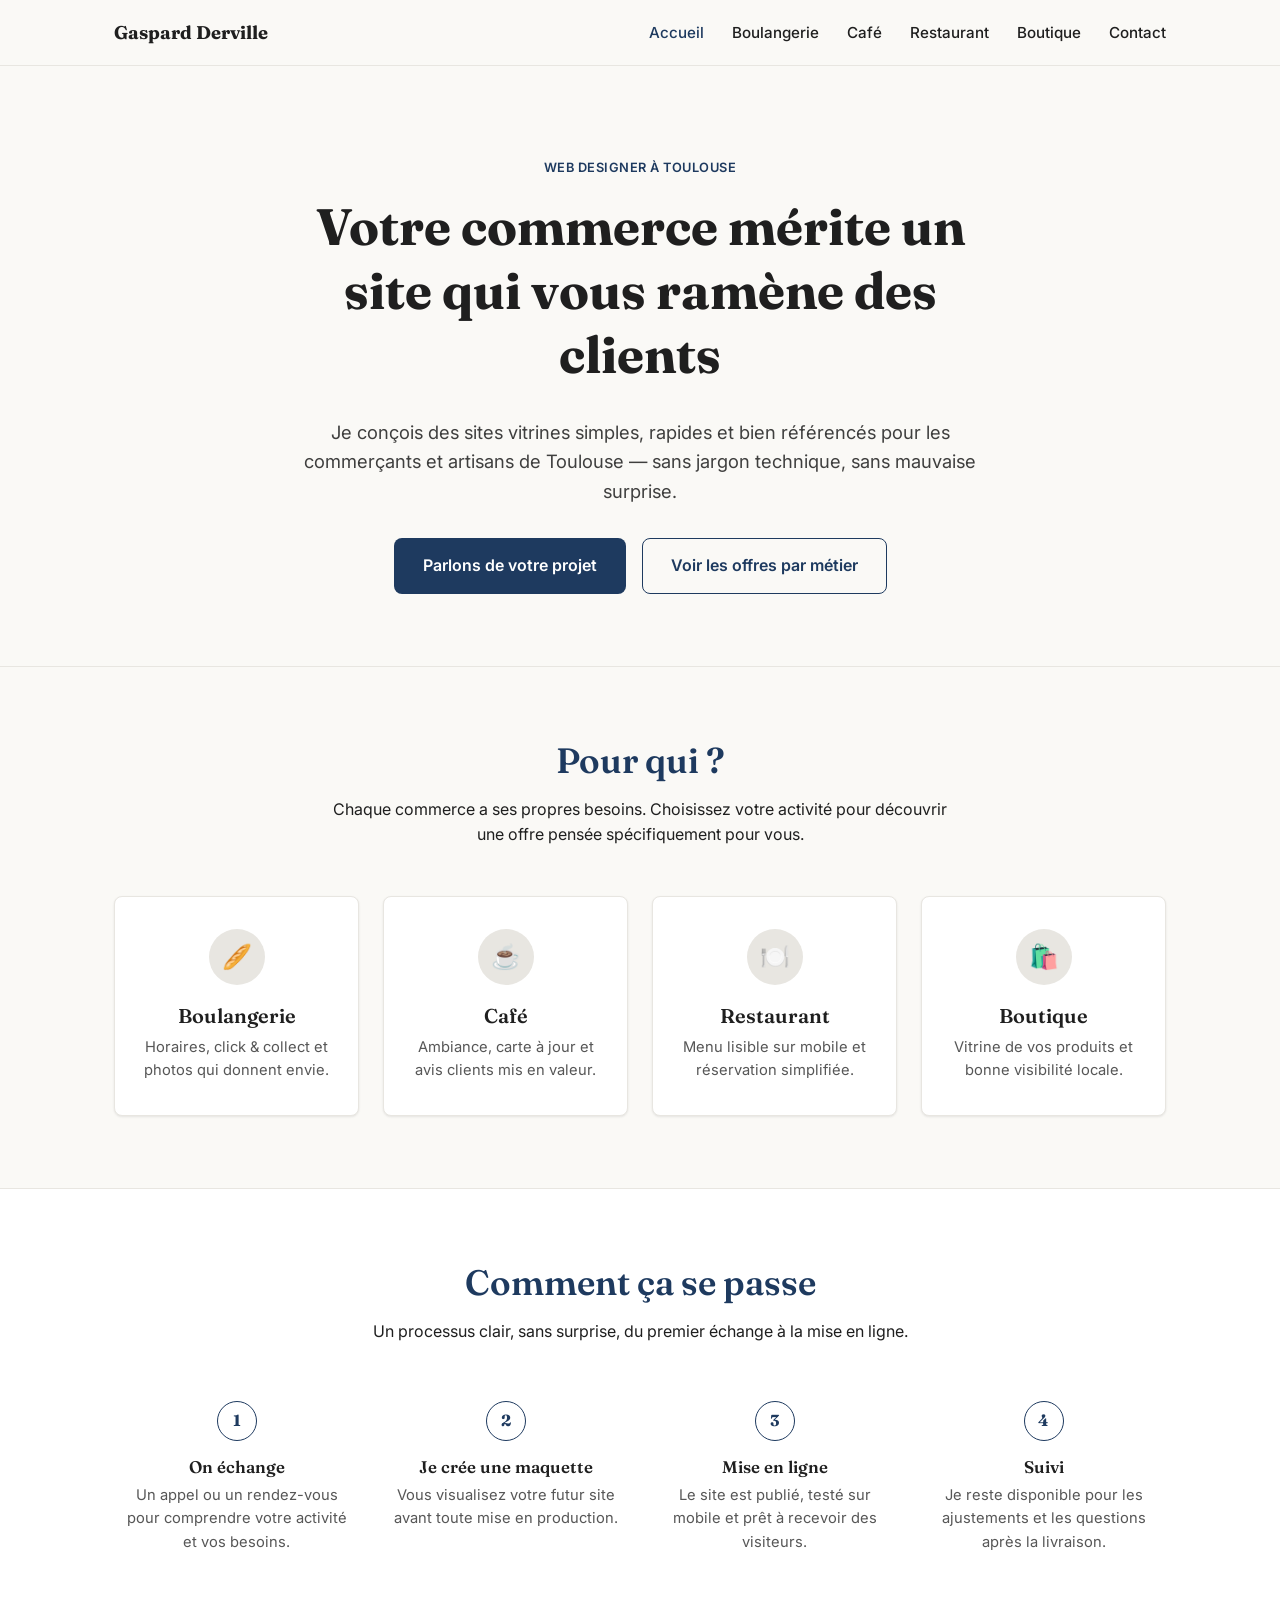
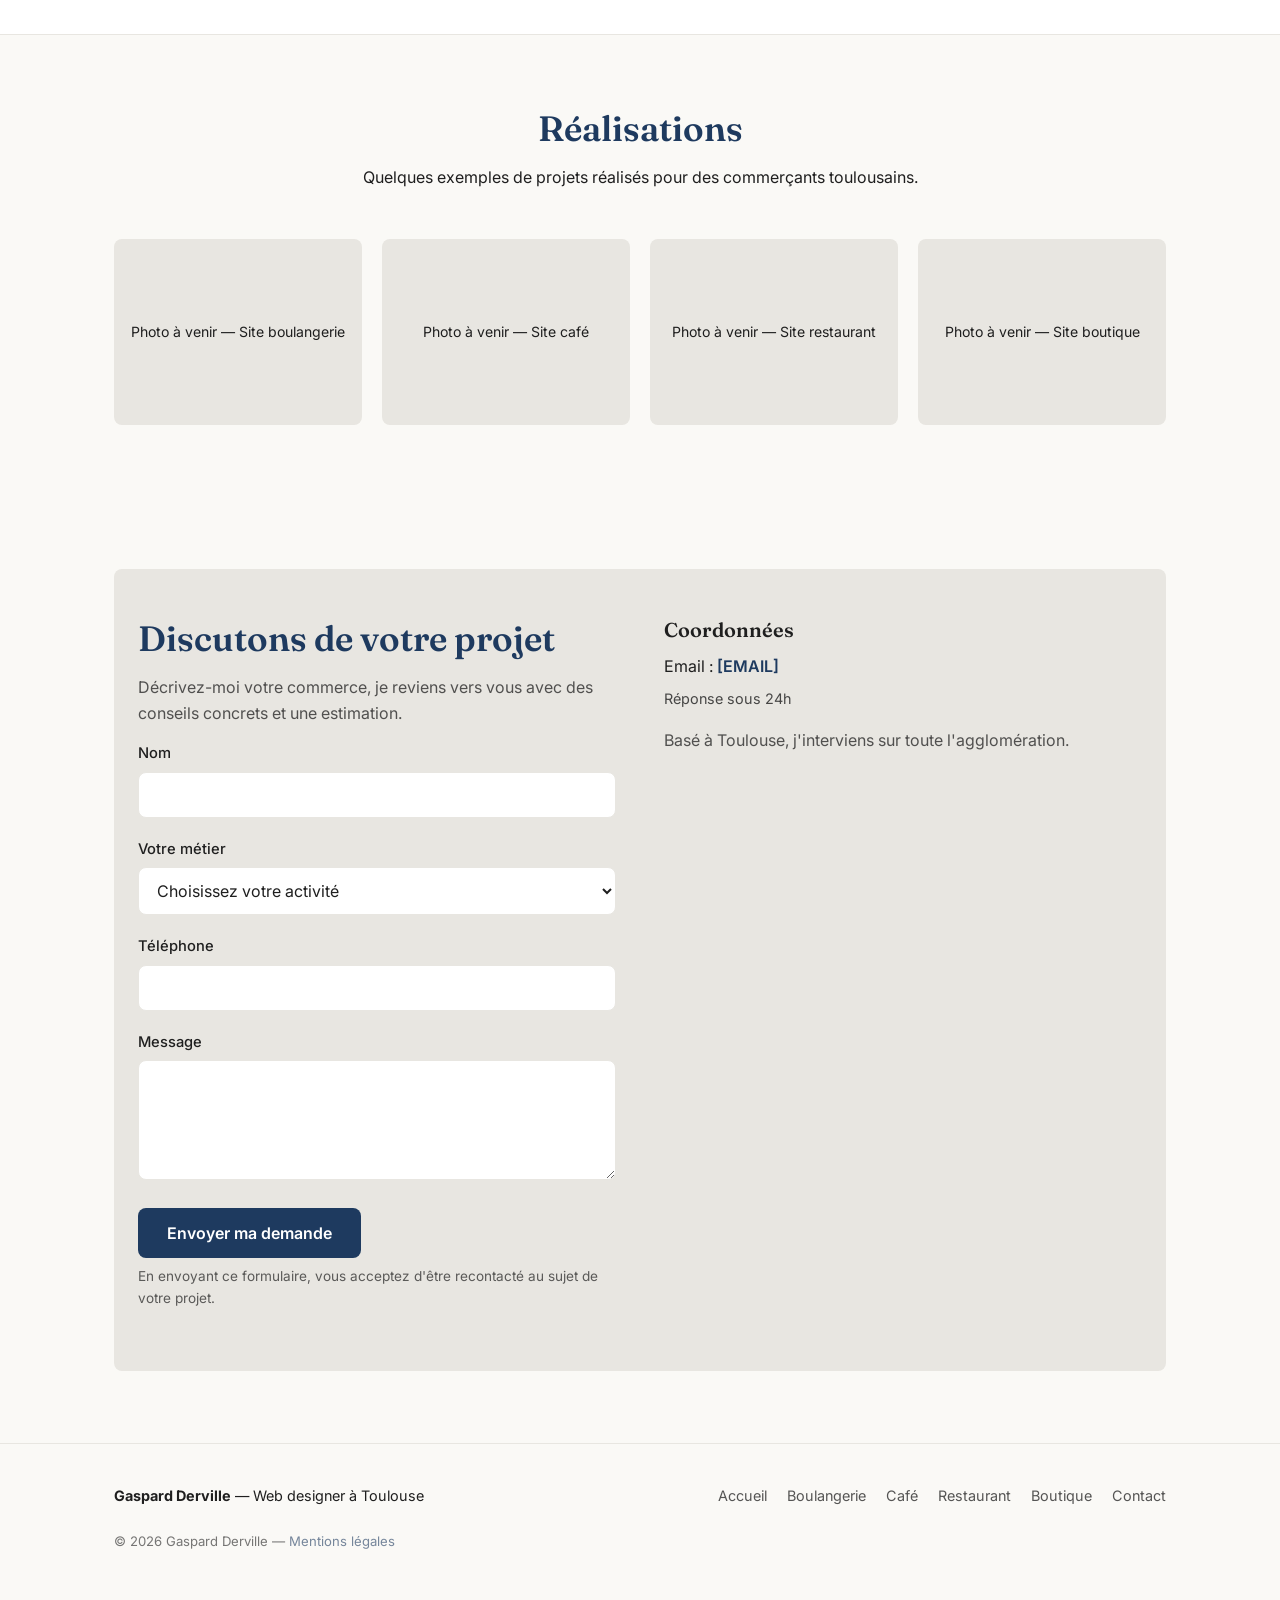
==== gaspard-derville-portfolio/index.html @ c375423e "Add Gaspard Derville web design portfolio site New static site in gaspard-derville-portfolio/: homep" ====
<!DOCTYPE html>
<html lang="fr">
<head>
  <meta charset="UTF-8">
  <meta name="viewport" content="width=device-width, initial-scale=1.0">
  <title>Création de sites web à Toulouse pour commerces de proximité | Gaspard Derville</title>
  <meta name="description" content="Web designer indépendant à Toulouse, je crée des sites vitrines pour boulangeries, cafés, restaurants et boutiques qui ramènent de vrais clients.">
  <link rel="canonical" href="https://www.gaspardderville-webdesign.fr/">

  <!-- Open Graph -->
  <meta property="og:type" content="website">
  <meta property="og:title" content="Création de sites web à Toulouse pour commerces de proximité | Gaspard Derville">
  <meta property="og:description" content="Web designer indépendant à Toulouse, je crée des sites vitrines pour boulangeries, cafés, restaurants et boutiques qui ramènent de vrais clients.">
  <meta property="og:url" content="https://www.gaspardderville-webdesign.fr/">
  <meta property="og:locale" content="fr_FR">

  <!-- À personnaliser : ajouter un favicon.ico dans ce dossier puis décommenter -->
  <!-- <link rel="icon" href="favicon.ico"> -->

  <!-- Google Fonts : Fraunces (titres) + Inter (texte) -->
  <link rel="preconnect" href="https://fonts.googleapis.com">
  <link rel="preconnect" href="https://fonts.gstatic.com" crossorigin>
  <link href="https://fonts.googleapis.com/css2?family=Fraunces:wght@500;600;700&family=Inter:wght@400;500;600;700&display=swap" rel="stylesheet">

  <link rel="stylesheet" href="styles.css">

  <!-- Données structurées : à personnaliser (nom, téléphone, email, réseaux sociaux) -->
  <script type="application/ld+json">
  {
    "@context": "https://schema.org",
    "@type": "ProfessionalService",
    "name": "Gaspard Derville — Web designer",
    "description": "Création de sites web sur mesure pour commerces de proximité à Toulouse : boulangeries, cafés, restaurants et boutiques.",
    "areaServed": {
      "@type": "City",
      "name": "Toulouse"
    },
    "address": {
      "@type": "PostalAddress",
      "addressLocality": "Toulouse",
      "addressCountry": "FR"
    },
    "url": "https://www.gaspardderville-webdesign.fr/",
    "priceRange": "€€"
  }
  </script>
</head>
<body>

  <header class="site-header">
    <nav class="nav">
      <a href="index.html" class="nav-logo">Gaspard Derville</a>
      <button class="nav-toggle" aria-label="Ouvrir le menu" aria-expanded="false">
        <span class="nav-toggle-bar"></span>
        <span class="nav-toggle-bar"></span>
        <span class="nav-toggle-bar"></span>
      </button>
      <ul class="nav-links">
        <li><a href="index.html" class="is-active">Accueil</a></li>
        <li><a href="site-web-boulangerie-toulouse.html">Boulangerie</a></li>
        <li><a href="site-web-cafe-toulouse.html">Café</a></li>
        <li><a href="site-web-restaurant-toulouse.html">Restaurant</a></li>
        <li><a href="site-web-boutique-toulouse.html">Boutique</a></li>
        <li><a href="#contact">Contact</a></li>
      </ul>
    </nav>
  </header>

  <main>

    <!-- Hero -->
    <section class="hero">
      <div class="container">
        <span class="hero-eyebrow">Web designer à Toulouse</span>
        <h1>Votre commerce mérite un site qui vous ramène des clients</h1>
        <p class="hero-subtitle">Je conçois des sites vitrines simples, rapides et bien référencés pour les commerçants et artisans de Toulouse — sans jargon technique, sans mauvaise surprise.</p>
        <div class="hero-actions">
          <a href="#contact" class="btn btn-primary">Parlons de votre projet</a>
          <a href="#pour-qui" class="btn btn-secondary">Voir les offres par métier</a>
        </div>
      </div>
    </section>

    <!-- Pour qui ? -->
    <section id="pour-qui">
      <div class="container">
        <h2 class="section-title fade-in">Pour qui ?</h2>
        <p class="section-intro fade-in">Chaque commerce a ses propres besoins. Choisissez votre activité pour découvrir une offre pensée spécifiquement pour vous.</p>

        <div class="card-grid">
          <a href="site-web-boulangerie-toulouse.html" class="metier-card fade-in">
            <span class="metier-card-icon" aria-hidden="true">🥖</span>
            <h3>Boulangerie</h3>
            <p>Horaires, click &amp; collect et photos qui donnent envie.</p>
          </a>
          <a href="site-web-cafe-toulouse.html" class="metier-card fade-in">
            <span class="metier-card-icon" aria-hidden="true">☕</span>
            <h3>Café</h3>
            <p>Ambiance, carte à jour et avis clients mis en valeur.</p>
          </a>
          <a href="site-web-restaurant-toulouse.html" class="metier-card fade-in">
            <span class="metier-card-icon" aria-hidden="true">🍽️</span>
            <h3>Restaurant</h3>
            <p>Menu lisible sur mobile et réservation simplifiée.</p>
          </a>
          <a href="site-web-boutique-toulouse.html" class="metier-card fade-in">
            <span class="metier-card-icon" aria-hidden="true">🛍️</span>
            <h3>Boutique</h3>
            <p>Vitrine de vos produits et bonne visibilité locale.</p>
          </a>
        </div>
      </div>
    </section>

    <!-- Comment ça se passe -->
    <section class="section-alt">
      <div class="container">
        <h2 class="section-title fade-in">Comment ça se passe</h2>
        <p class="section-intro fade-in">Un processus clair, sans surprise, du premier échange à la mise en ligne.</p>

        <div class="steps">
          <div class="step fade-in">
            <span class="step-number">1</span>
            <h3>On échange</h3>
            <p>Un appel ou un rendez-vous pour comprendre votre activité et vos besoins.</p>
          </div>
          <div class="step fade-in">
            <span class="step-number">2</span>
            <h3>Je crée une maquette</h3>
            <p>Vous visualisez votre futur site avant toute mise en production.</p>
          </div>
          <div class="step fade-in">
            <span class="step-number">3</span>
            <h3>Mise en ligne</h3>
            <p>Le site est publié, testé sur mobile et prêt à recevoir des visiteurs.</p>
          </div>
          <div class="step fade-in">
            <span class="step-number">4</span>
            <h3>Suivi</h3>
            <p>Je reste disponible pour les ajustements et les questions après la livraison.</p>
          </div>
        </div>
      </div>
    </section>

    <!-- Réalisations -->
    <section>
      <div class="container">
        <h2 class="section-title fade-in">Réalisations</h2>
        <p class="section-intro fade-in">Quelques exemples de projets réalisés pour des commerçants toulousains.</p>

        <div class="gallery-grid">
          <div class="placeholder-img fade-in">Photo à venir — Site boulangerie</div>
          <div class="placeholder-img fade-in">Photo à venir — Site café</div>
          <div class="placeholder-img fade-in">Photo à venir — Site restaurant</div>
          <div class="placeholder-img fade-in">Photo à venir — Site boutique</div>
        </div>
      </div>
    </section>

    <!-- Contact -->
    <section id="contact">
      <div class="container">
        <div class="contact-section">
          <div class="container">
            <div class="contact-grid" style="padding: 48px 0;">
              <div>
                <h2 class="section-title" style="text-align:left;">Discutons de votre projet</h2>
                <p class="muted">Décrivez-moi votre commerce, je reviens vers vous avec des conseils concrets et une estimation.</p>

                <!--
                  Formulaire sans backend pour l'instant.
                  Pour le rendre fonctionnel : créer un formulaire sur https://formspree.io
                  puis remplacer l'attribut action par l'URL fournie, ex :
                  action="https://formspree.io/f/VOTRE_ID" method="POST"
                -->
                <form action="" method="POST">
                  <div class="form-group">
                    <label for="nom">Nom</label>
                    <input type="text" id="nom" name="nom" required>
                  </div>
                  <div class="form-group">
                    <label for="metier">Votre métier</label>
                    <select id="metier" name="metier" required>
                      <option value="">Choisissez votre activité</option>
                      <option value="boulangerie">Boulangerie</option>
                      <option value="cafe">Café</option>
                      <option value="restaurant">Restaurant</option>
                      <option value="boutique">Boutique</option>
                      <option value="autre">Autre</option>
                    </select>
                  </div>
                  <div class="form-group">
                    <label for="telephone">Téléphone</label>
                    <input type="tel" id="telephone" name="telephone">
                  </div>
                  <div class="form-group">
                    <label for="message">Message</label>
                    <textarea id="message" name="message" required></textarea>
                  </div>
                  <button type="submit" class="btn btn-primary">Envoyer ma demande</button>
                  <p class="form-note">En envoyant ce formulaire, vous acceptez d'être recontacté au sujet de votre projet.</p>
                </form>
              </div>

              <div class="contact-info">
                <h3>Coordonnées</h3>
                <p>
                  Email : <a href="mailto:[EMAIL]">[EMAIL]</a><br>
                  <span class="contact-reply-note">Réponse sous 24h</span>
                </p>
                <p class="muted">Basé à Toulouse, j'interviens sur toute l'agglomération.</p>
              </div>
            </div>
          </div>
        </div>
      </div>
    </section>

  </main>

  <footer class="site-footer">
    <div class="container">
      <div class="footer-grid">
        <div>
          <strong>Gaspard Derville</strong> — Web designer à Toulouse
        </div>
        <ul class="footer-links">
          <li><a href="index.html">Accueil</a></li>
          <li><a href="site-web-boulangerie-toulouse.html">Boulangerie</a></li>
          <li><a href="site-web-cafe-toulouse.html">Café</a></li>
          <li><a href="site-web-restaurant-toulouse.html">Restaurant</a></li>
          <li><a href="site-web-boutique-toulouse.html">Boutique</a></li>
          <li><a href="#contact">Contact</a></li>
        </ul>
      </div>
      <p class="footer-bottom">© <span id="current-year"></span> Gaspard Derville — <a href="[MENTIONS LEGALES]">Mentions légales</a></p>
    </div>
  </footer>

  <script src="script.js"></script>
</body>
</html>
---- gaspard-derville-portfolio/styles.css ----
/* ==========================================================================
   Gaspard Derville — Web designer à Toulouse
   Feuille de style partagée par toutes les pages.
   Palette strictement limitée à 4 couleurs (voir variables ci-dessous).
   ========================================================================== */

:root {
  --color-bg: #FAF9F6;
  --color-text: #1F1F1F;
  --color-accent: #1E3A5F;
  --color-accent-dark: #142943; /* utilisé uniquement pour le hover des boutons */
  --color-neutral: #E8E6E1;

  --font-heading: "Fraunces", Georgia, serif;
  --font-body: "Inter", -apple-system, BlinkMacSystemFont, sans-serif;

  --content-max: 1100px;
  --radius: 8px;
  --shadow-subtle: 0 1px 3px rgba(31, 31, 31, 0.06), 0 1px 2px rgba(31, 31, 31, 0.04);
}

/* ---------- Reset ---------- */
*,
*::before,
*::after {
  box-sizing: border-box;
}

html {
  -webkit-text-size-adjust: 100%;
  scroll-behavior: smooth;
}

body {
  margin: 0;
  background-color: var(--color-bg);
  color: var(--color-text);
  font-family: var(--font-body);
  font-size: 16px;
  line-height: 1.6;
  -webkit-font-smoothing: antialiased;
}

img {
  max-width: 100%;
  display: block;
}

a {
  color: var(--color-accent);
  text-decoration: none;
}

a:hover {
  text-decoration: underline;
}

ul {
  margin: 0;
  padding: 0;
  list-style: none;
}

button {
  font-family: inherit;
}

h1, h2, h3, h4 {
  font-family: var(--font-heading);
  font-weight: 600;
  line-height: 1.25;
  margin: 0 0 0.6em;
  color: var(--color-text);
}

h1 { font-size: clamp(2rem, 5vw + 1rem, 3.2rem); font-weight: 700; }
h2 { font-size: clamp(1.5rem, 3vw + 1rem, 2.2rem); }
h3 { font-size: 1.25rem; }

p {
  margin: 0 0 1em;
}

.container {
  max-width: var(--content-max);
  margin: 0 auto;
  padding: 0 24px;
}

section {
  padding: 72px 0;
}

.section-title {
  color: var(--color-accent);
  text-align: center;
  margin-bottom: 0.4em;
}

.section-intro {
  text-align: center;
  max-width: 640px;
  margin: 0 auto 48px;
  color: var(--color-text);
  opacity: 0.85;
}

.muted {
  opacity: 0.75;
}

/* ---------- Buttons ---------- */
.btn {
  display: inline-block;
  padding: 14px 28px;
  border-radius: var(--radius);
  font-weight: 600;
  font-size: 1rem;
  border: 1px solid transparent;
  cursor: pointer;
  transition: background-color 0.15s ease, color 0.15s ease, border-color 0.15s ease;
}

.btn-primary {
  background-color: var(--color-accent);
  color: #FFFFFF;
}

.btn-primary:hover {
  background-color: var(--color-accent-dark);
  text-decoration: none;
}

.btn-secondary {
  background-color: transparent;
  color: var(--color-accent);
  border-color: var(--color-accent);
}

.btn-secondary:hover {
  background-color: var(--color-accent);
  color: #FFFFFF;
  text-decoration: none;
}

/* ---------- Header / Navigation ---------- */
.site-header {
  position: sticky;
  top: 0;
  z-index: 100;
  background-color: var(--color-bg);
  border-bottom: 1px solid var(--color-neutral);
}

.nav {
  display: flex;
  align-items: center;
  justify-content: space-between;
  padding: 18px 24px;
  max-width: var(--content-max);
  margin: 0 auto;
}

.nav-logo {
  font-family: var(--font-heading);
  font-weight: 700;
  font-size: 1.15rem;
  color: var(--color-text);
}

.nav-logo:hover {
  text-decoration: none;
}

.nav-toggle {
  display: none;
  background: none;
  border: none;
  padding: 8px;
  cursor: pointer;
}

.nav-toggle-bar {
  display: block;
  width: 24px;
  height: 2px;
  background-color: var(--color-text);
  margin: 5px 0;
  transition: transform 0.2s ease, opacity 0.2s ease;
}

.nav-links {
  display: flex;
  gap: 28px;
}

.nav-links a {
  color: var(--color-text);
  font-size: 0.95rem;
  font-weight: 500;
}

.nav-links a:hover,
.nav-links a.is-active {
  color: var(--color-accent);
}

@media (max-width: 768px) {
  .nav-toggle {
    display: block;
  }

  .nav-links {
    position: absolute;
    top: 100%;
    left: 0;
    right: 0;
    flex-direction: column;
    background-color: var(--color-bg);
    border-bottom: 1px solid var(--color-neutral);
    padding: 8px 24px 20px;
    gap: 16px;
    display: none;
  }

  .nav-links.is-open {
    display: flex;
  }

  .nav-toggle.is-open .nav-toggle-bar:nth-child(1) {
    transform: translateY(7px) rotate(45deg);
  }

  .nav-toggle.is-open .nav-toggle-bar:nth-child(2) {
    opacity: 0;
  }

  .nav-toggle.is-open .nav-toggle-bar:nth-child(3) {
    transform: translateY(-7px) rotate(-45deg);
  }
}

/* ---------- Hero ---------- */
.hero {
  padding: 88px 0 72px;
  border-bottom: 1px solid var(--color-neutral);
}

.hero .container {
  max-width: 760px;
  text-align: center;
}

.hero-eyebrow {
  display: inline-block;
  color: var(--color-accent);
  font-weight: 600;
  letter-spacing: 0.04em;
  text-transform: uppercase;
  font-size: 0.8rem;
  margin-bottom: 16px;
}

.hero-subtitle {
  font-size: 1.15rem;
  opacity: 0.85;
  margin-bottom: 32px;
}

.hero-actions {
  display: flex;
  justify-content: center;
  gap: 16px;
  flex-wrap: wrap;
}

/* ---------- Cards grid ("Pour qui ?") ---------- */
.card-grid {
  display: grid;
  grid-template-columns: repeat(4, 1fr);
  gap: 24px;
}

@media (max-width: 900px) {
  .card-grid {
    grid-template-columns: repeat(2, 1fr);
  }
}

@media (max-width: 560px) {
  .card-grid {
    grid-template-columns: 1fr;
  }
}

.metier-card {
  display: block;
  background-color: #FFFFFF;
  border: 1px solid var(--color-neutral);
  border-radius: var(--radius);
  padding: 32px 24px;
  text-align: center;
  box-shadow: var(--shadow-subtle);
  transition: border-color 0.15s ease, transform 0.15s ease;
  color: var(--color-text);
}

.metier-card:hover {
  border-color: var(--color-accent);
  transform: translateY(-2px);
  text-decoration: none;
}

.metier-card-icon {
  width: 56px;
  height: 56px;
  margin: 0 auto 18px;
  border-radius: 50%;
  background-color: var(--color-neutral);
  display: flex;
  align-items: center;
  justify-content: center;
  font-size: 1.5rem;
}

.metier-card h3 {
  margin-bottom: 8px;
}

.metier-card p {
  font-size: 0.92rem;
  opacity: 0.75;
  margin-bottom: 0;
}

/* ---------- Steps ("Comment ça se passe") ---------- */
.steps {
  display: grid;
  grid-template-columns: repeat(4, 1fr);
  gap: 24px;
}

@media (max-width: 900px) {
  .steps {
    grid-template-columns: repeat(2, 1fr);
  }
}

@media (max-width: 560px) {
  .steps {
    grid-template-columns: 1fr;
  }
}

.step {
  text-align: center;
  padding: 8px;
}

.step-number {
  display: flex;
  align-items: center;
  justify-content: center;
  width: 40px;
  height: 40px;
  margin: 0 auto 16px;
  border: 1px solid var(--color-accent);
  border-radius: 50%;
  color: var(--color-accent);
  font-family: var(--font-heading);
  font-weight: 700;
}

.step h3 {
  font-size: 1.05rem;
  margin-bottom: 6px;
}

.step p {
  font-size: 0.92rem;
  opacity: 0.75;
  margin-bottom: 0;
}

/* ---------- Gallery ---------- */
.gallery-grid {
  display: grid;
  grid-template-columns: repeat(4, 1fr);
  gap: 20px;
}

@media (max-width: 900px) {
  .gallery-grid {
    grid-template-columns: repeat(2, 1fr);
  }
}

@media (max-width: 560px) {
  .gallery-grid {
    grid-template-columns: 1fr;
  }
}

.placeholder-img {
  background-color: var(--color-neutral);
  border-radius: var(--radius);
  aspect-ratio: 4 / 3;
  display: flex;
  align-items: center;
  justify-content: center;
  text-align: center;
  padding: 16px;
  font-size: 0.88rem;
  color: var(--color-text);
  opacity: 0.7;
}

/* ---------- Problems / offer lists ---------- */
.two-col {
  display: grid;
  grid-template-columns: 1fr 1fr;
  gap: 48px;
  align-items: start;
}

@media (max-width: 768px) {
  .two-col {
    grid-template-columns: 1fr;
    gap: 40px;
  }
}

.check-list li,
.problem-list li {
  position: relative;
  padding-left: 30px;
  margin-bottom: 16px;
}

.problem-list li::before {
  content: "✕";
  position: absolute;
  left: 0;
  top: 0;
  color: var(--color-accent);
  font-weight: 700;
}

.check-list li::before {
  content: "✓";
  position: absolute;
  left: 0;
  top: 0;
  color: var(--color-accent);
  font-weight: 700;
}

/* ---------- Feature grid (offer section) ---------- */
.feature-grid {
  display: grid;
  grid-template-columns: repeat(3, 1fr);
  gap: 24px;
}

@media (max-width: 900px) {
  .feature-grid {
    grid-template-columns: repeat(2, 1fr);
  }
}

@media (max-width: 560px) {
  .feature-grid {
    grid-template-columns: 1fr;
  }
}

.feature-card {
  background-color: #FFFFFF;
  border: 1px solid var(--color-neutral);
  border-radius: var(--radius);
  padding: 24px;
}

.feature-card h3 {
  font-size: 1.05rem;
}

.feature-card p {
  font-size: 0.92rem;
  opacity: 0.8;
  margin-bottom: 0;
}

/* ---------- Pricing ---------- */
.pricing-card {
  max-width: 520px;
  margin: 0 auto;
  background-color: #FFFFFF;
  border: 1px solid var(--color-neutral);
  border-radius: var(--radius);
  padding: 40px;
  text-align: center;
  box-shadow: var(--shadow-subtle);
}

.pricing-amount {
  font-family: var(--font-heading);
  font-size: 2.4rem;
  color: var(--color-accent);
  margin-bottom: 4px;
}

.pricing-amount span {
  font-size: 1rem;
  font-family: var(--font-body);
  font-weight: 500;
  color: var(--color-text);
  opacity: 0.7;
}

.pricing-card .check-list {
  text-align: left;
  margin: 24px 0 32px;
}

/* ---------- FAQ ---------- */
.faq-item {
  border-bottom: 1px solid var(--color-neutral);
}

.faq-question {
  width: 100%;
  display: flex;
  justify-content: space-between;
  align-items: center;
  gap: 16px;
  background: none;
  border: none;
  text-align: left;
  padding: 20px 0;
  font-family: var(--font-heading);
  font-weight: 600;
  font-size: 1.05rem;
  color: var(--color-text);
  cursor: pointer;
}

.faq-icon {
  flex-shrink: 0;
  font-size: 1.2rem;
  color: var(--color-accent);
  transition: transform 0.2s ease;
}

.faq-item.is-open .faq-icon {
  transform: rotate(45deg);
}

.faq-answer {
  max-height: 0;
  overflow: hidden;
  transition: max-height 0.2s ease;
}

.faq-answer p {
  padding-bottom: 20px;
  opacity: 0.85;
  margin: 0;
}

/* ---------- Final CTA band ---------- */
.cta-band {
  background-color: var(--color-accent);
  color: #FFFFFF;
  text-align: center;
  border-radius: var(--radius);
  padding: 56px 32px;
}

.cta-band h2 {
  color: #FFFFFF;
}

.cta-band p {
  opacity: 0.9;
  margin-bottom: 28px;
}

.cta-band .btn-primary {
  background-color: #FFFFFF;
  color: var(--color-accent);
}

.cta-band .btn-primary:hover {
  background-color: var(--color-neutral);
}

/* ---------- Cross-links between métier pages ---------- */
.cross-links {
  display: grid;
  grid-template-columns: repeat(3, 1fr);
  gap: 16px;
}

@media (max-width: 768px) {
  .cross-links {
    grid-template-columns: 1fr;
  }
}

.cross-link-card {
  display: block;
  border: 1px solid var(--color-neutral);
  border-radius: var(--radius);
  padding: 20px;
  text-align: center;
  font-size: 0.92rem;
  color: var(--color-text);
  background-color: #FFFFFF;
}

.cross-link-card:hover {
  border-color: var(--color-accent);
  text-decoration: none;
}

.cross-link-card strong {
  display: block;
  color: var(--color-accent);
  margin-bottom: 4px;
}

/* ---------- Contact ---------- */
.contact-section {
  background-color: var(--color-neutral);
  border-radius: var(--radius);
}

.contact-grid {
  display: grid;
  grid-template-columns: 1fr 1fr;
  gap: 48px;
}

@media (max-width: 768px) {
  .contact-grid {
    grid-template-columns: 1fr;
  }
}

.form-group {
  margin-bottom: 20px;
}

.form-group label {
  display: block;
  margin-bottom: 6px;
  font-weight: 500;
  font-size: 0.92rem;
}

.form-group input,
.form-group select,
.form-group textarea {
  width: 100%;
  padding: 12px 14px;
  border: 1px solid var(--color-neutral);
  border-radius: var(--radius);
  font-family: var(--font-body);
  font-size: 1rem;
  background-color: #FFFFFF;
  color: var(--color-text);
}

.form-group textarea {
  min-height: 120px;
  resize: vertical;
}

.form-group input:focus,
.form-group select:focus,
.form-group textarea:focus {
  outline: 2px solid var(--color-accent);
  outline-offset: 1px;
}

.contact-info h3 {
  margin-bottom: 12px;
}

.contact-info a {
  font-weight: 600;
}

.contact-reply-note {
  display: inline-block;
  margin-top: 8px;
  font-size: 0.9rem;
  opacity: 0.8;
}

.form-note {
  font-size: 0.85rem;
  opacity: 0.7;
  margin-top: 8px;
}

/* ---------- Footer ---------- */
.site-footer {
  border-top: 1px solid var(--color-neutral);
  padding: 40px 0;
  font-size: 0.9rem;
}

.footer-grid {
  display: flex;
  justify-content: space-between;
  flex-wrap: wrap;
  gap: 24px;
}

.footer-links {
  display: flex;
  gap: 20px;
  flex-wrap: wrap;
}

.footer-links a {
  color: var(--color-text);
  opacity: 0.75;
}

.footer-links a:hover {
  color: var(--color-accent);
  opacity: 1;
}

.footer-bottom {
  margin-top: 24px;
  opacity: 0.6;
  font-size: 0.82rem;
}

/* ---------- Scroll fade-in ---------- */
.fade-in {
  opacity: 0;
  transform: translateY(12px);
  transition: opacity 0.5s ease, transform 0.5s ease;
}

.fade-in.is-visible {
  opacity: 1;
  transform: translateY(0);
}

/* ---------- Alt background section ---------- */
.section-alt {
  background-color: #FFFFFF;
  border-top: 1px solid var(--color-neutral);
  border-bottom: 1px solid var(--color-neutral);
}
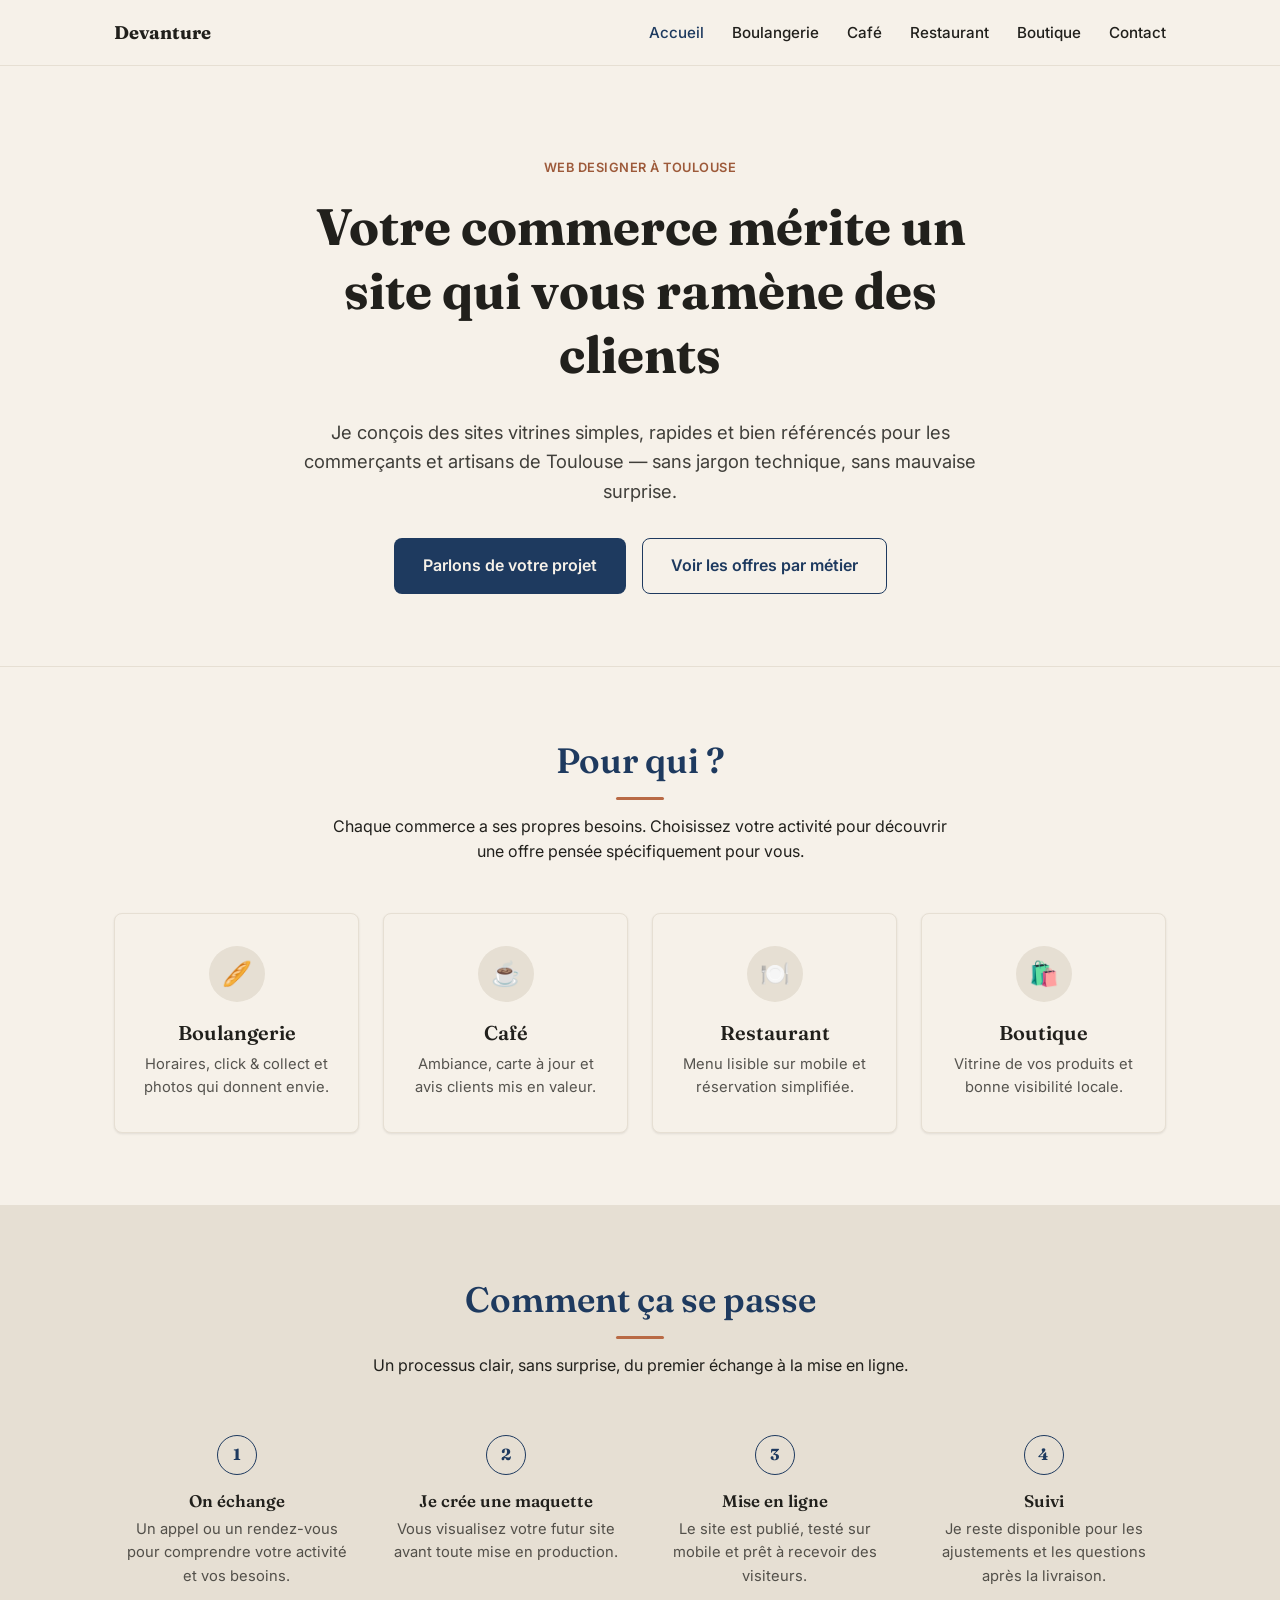
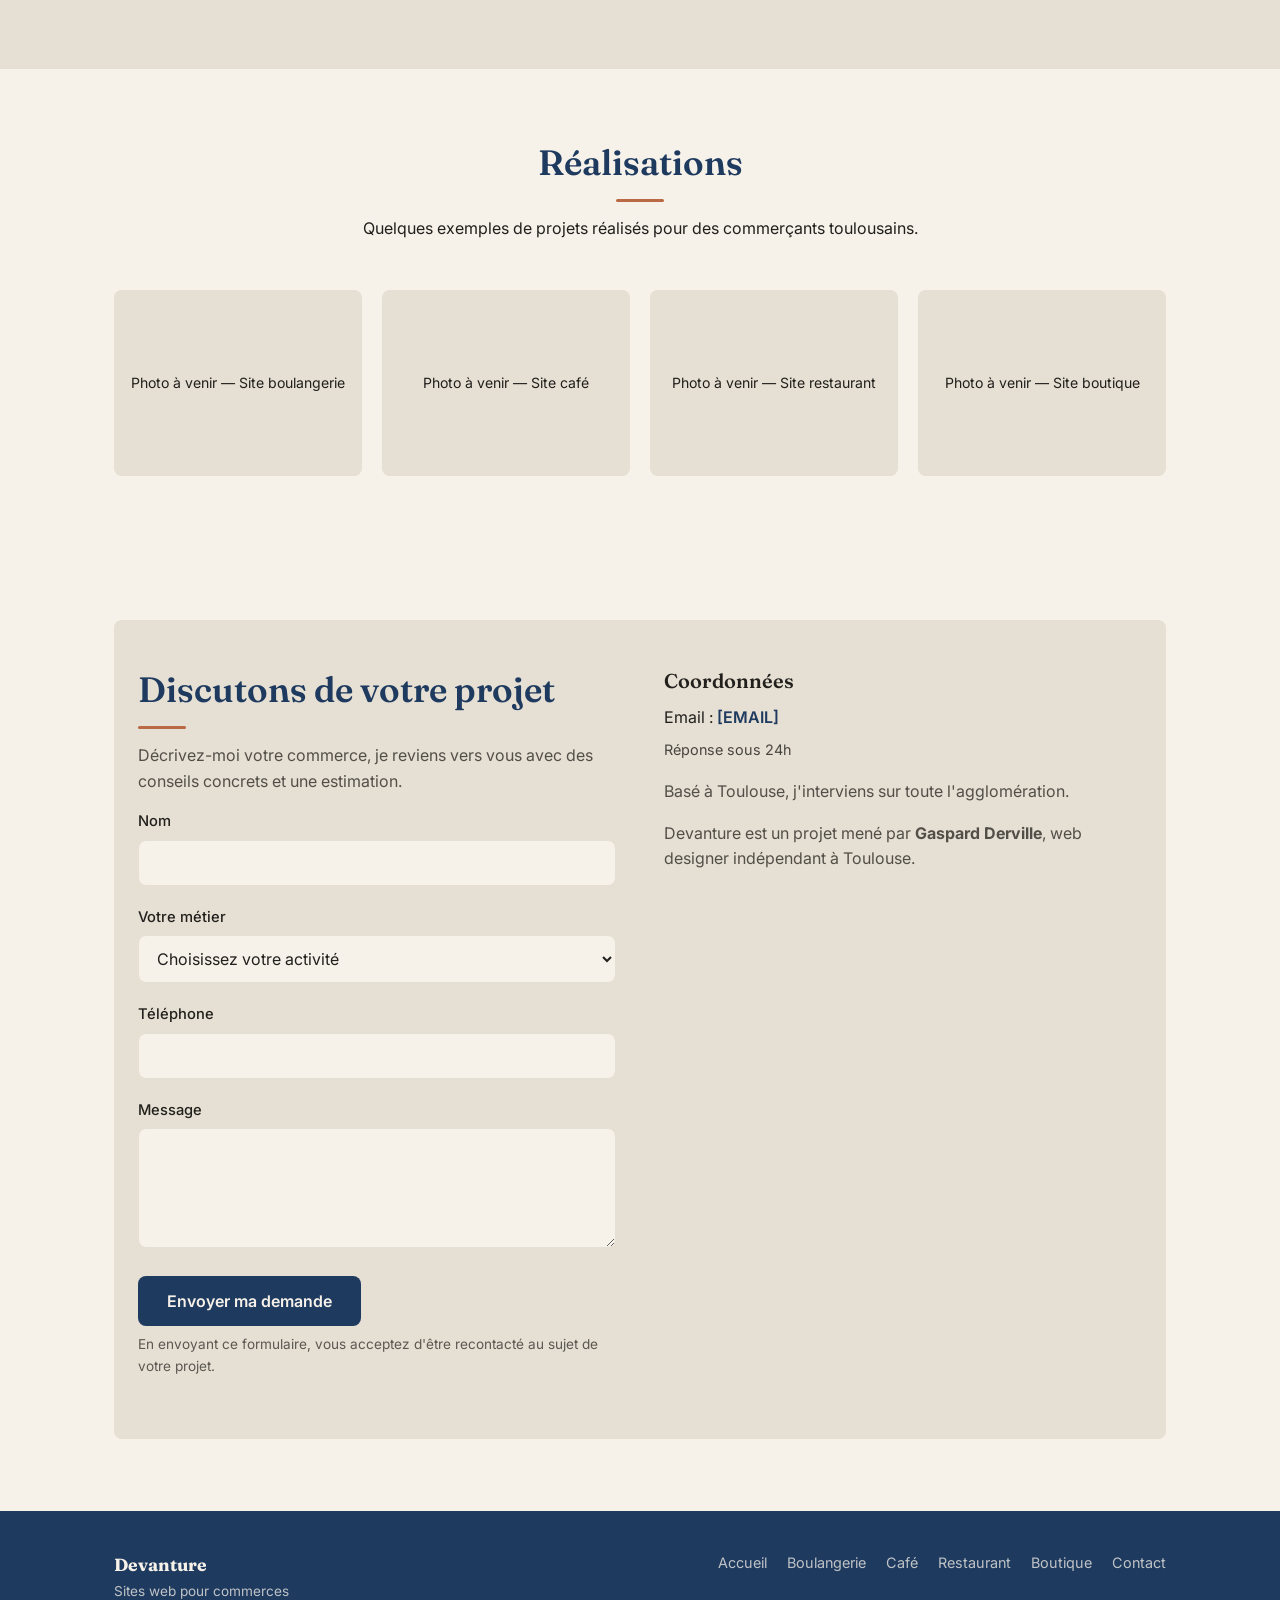
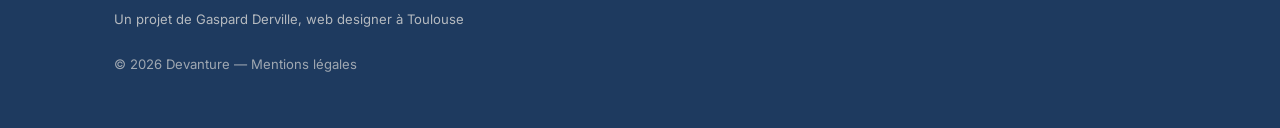
==== commit 91dfe17f: "Rebrand site to Devanture with new color palette Replace the Gaspard Derville text branding with "De" ====
--- a/gaspard-derville-portfolio/index.html
+++ b/gaspard-derville-portfolio/index.html
@@ -3,13 +3,13 @@
 <head>
   <meta charset="UTF-8">
   <meta name="viewport" content="width=device-width, initial-scale=1.0">
-  <title>Création de sites web à Toulouse pour commerces de proximité | Gaspard Derville</title>
+  <title>Création de sites web à Toulouse pour commerces de proximité | Devanture — Toulouse</title>
   <meta name="description" content="Web designer indépendant à Toulouse, je crée des sites vitrines pour boulangeries, cafés, restaurants et boutiques qui ramènent de vrais clients.">
   <link rel="canonical" href="https://www.gaspardderville-webdesign.fr/">
 
   <!-- Open Graph -->
   <meta property="og:type" content="website">
-  <meta property="og:title" content="Création de sites web à Toulouse pour commerces de proximité | Gaspard Derville">
+  <meta property="og:title" content="Création de sites web à Toulouse pour commerces de proximité | Devanture — Toulouse">
   <meta property="og:description" content="Web designer indépendant à Toulouse, je crée des sites vitrines pour boulangeries, cafés, restaurants et boutiques qui ramènent de vrais clients.">
   <meta property="og:url" content="https://www.gaspardderville-webdesign.fr/">
   <meta property="og:locale" content="fr_FR">
@@ -29,7 +29,7 @@
   {
     "@context": "https://schema.org",
     "@type": "ProfessionalService",
-    "name": "Gaspard Derville — Web designer",
+    "name": "Devanture",
     "description": "Création de sites web sur mesure pour commerces de proximité à Toulouse : boulangeries, cafés, restaurants et boutiques.",
     "areaServed": {
       "@type": "City",
@@ -49,7 +49,7 @@
 
   <header class="site-header">
     <nav class="nav">
-      <a href="index.html" class="nav-logo">Gaspard Derville</a>
+      <a href="index.html" class="nav-logo">Devanture</a>
       <button class="nav-toggle" aria-label="Ouvrir le menu" aria-expanded="false">
         <span class="nav-toggle-bar"></span>
         <span class="nav-toggle-bar"></span>
@@ -210,6 +210,7 @@
                   <span class="contact-reply-note">Réponse sous 24h</span>
                 </p>
                 <p class="muted">Basé à Toulouse, j'interviens sur toute l'agglomération.</p>
+                <p class="muted">Devanture est un projet mené par <strong>Gaspard Derville</strong>, web designer indépendant à Toulouse.</p>
               </div>
             </div>
           </div>
@@ -223,7 +224,9 @@
     <div class="container">
       <div class="footer-grid">
         <div>
-          <strong>Gaspard Derville</strong> — Web designer à Toulouse
+          <span class="footer-brand">Devanture</span>
+          <span class="footer-tagline">Sites web pour commerces</span>
+          <span class="footer-by">Un projet de Gaspard Derville, web designer à Toulouse</span>
         </div>
         <ul class="footer-links">
           <li><a href="index.html">Accueil</a></li>
@@ -234,7 +237,7 @@
           <li><a href="#contact">Contact</a></li>
         </ul>
       </div>
-      <p class="footer-bottom">© <span id="current-year"></span> Gaspard Derville — <a href="[MENTIONS LEGALES]">Mentions légales</a></p>
+      <p class="footer-bottom">© <span id="current-year"></span> Devanture — <a href="[MENTIONS LEGALES]">Mentions légales</a></p>
     </div>
   </footer>
 
--- a/gaspard-derville-portfolio/styles.css
+++ b/gaspard-derville-portfolio/styles.css
@@ -1,22 +1,24 @@
 /* ==========================================================================
-   Gaspard Derville — Web designer à Toulouse
+   Devanture — Sites web pour commerces à Toulouse
    Feuille de style partagée par toutes les pages.
-   Palette strictement limitée à 4 couleurs (voir variables ci-dessous).
+   Palette strictement limitée aux variables ci-dessous.
    ========================================================================== */
 
 :root {
-  --color-bg: #FAF9F6;
-  --color-text: #1F1F1F;
-  --color-accent: #1E3A5F;
-  --color-accent-dark: #142943; /* utilisé uniquement pour le hover des boutons */
-  --color-neutral: #E8E6E1;
+  --fond: #F6F1E9;
+  --texte: #21201C;
+  --accent: #1E3A5F;
+  --accent-hover: #182E4C; /* hover des boutons : bleu légèrement assombri */
+  --accent-2: #B96A45; /* terracotta : sur-titres, hover de liens, soulignés décoratifs, petites icônes */
+  --accent-2-text: #9D5A3A; /* variante assombrie de l'accent 2, garantit un contraste AA quand il porte du texte */
+  --neutre: #E6DFD3;
 
   --font-heading: "Fraunces", Georgia, serif;
   --font-body: "Inter", -apple-system, BlinkMacSystemFont, sans-serif;
 
   --content-max: 1100px;
   --radius: 8px;
-  --shadow-subtle: 0 1px 3px rgba(31, 31, 31, 0.06), 0 1px 2px rgba(31, 31, 31, 0.04);
+  --shadow-subtle: 0 1px 3px color-mix(in srgb, var(--texte) 6%, transparent), 0 1px 2px color-mix(in srgb, var(--texte) 4%, transparent);
 }
 
 /* ---------- Reset ---------- */
@@ -33,8 +35,8 @@
 
 body {
   margin: 0;
-  background-color: var(--color-bg);
-  color: var(--color-text);
+  background-color: var(--fond);
+  color: var(--texte);
   font-family: var(--font-body);
   font-size: 16px;
   line-height: 1.6;
@@ -47,11 +49,12 @@
 }
 
 a {
-  color: var(--color-accent);
+  color: var(--accent);
   text-decoration: none;
 }
 
 a:hover {
+  color: var(--accent-2-text);
   text-decoration: underline;
 }
 
@@ -70,7 +73,7 @@
   font-weight: 600;
   line-height: 1.25;
   margin: 0 0 0.6em;
-  color: var(--color-text);
+  color: var(--texte);
 }
 
 h1 { font-size: clamp(2rem, 5vw + 1rem, 3.2rem); font-weight: 700; }
@@ -92,16 +95,31 @@
 }
 
 .section-title {
-  color: var(--color-accent);
+  position: relative;
+  color: var(--accent);
   text-align: center;
   margin-bottom: 0.4em;
+}
+
+.section-title::after {
+  content: "";
+  display: block;
+  width: 48px;
+  height: 3px;
+  margin: 14px auto 0;
+  background-color: var(--accent-2);
+  border-radius: 2px;
+}
+
+.section-title[style*="left"]::after {
+  margin-left: 0;
 }
 
 .section-intro {
   text-align: center;
   max-width: 640px;
   margin: 0 auto 48px;
-  color: var(--color-text);
+  color: var(--texte);
   opacity: 0.85;
 }
 
@@ -122,24 +140,24 @@
 }
 
 .btn-primary {
-  background-color: var(--color-accent);
-  color: #FFFFFF;
+  background-color: var(--accent);
+  color: var(--fond);
 }
 
 .btn-primary:hover {
-  background-color: var(--color-accent-dark);
+  background-color: var(--accent-hover);
   text-decoration: none;
 }
 
 .btn-secondary {
   background-color: transparent;
-  color: var(--color-accent);
-  border-color: var(--color-accent);
+  color: var(--accent);
+  border-color: var(--accent);
 }
 
 .btn-secondary:hover {
-  background-color: var(--color-accent);
-  color: #FFFFFF;
+  background-color: var(--accent);
+  color: var(--fond);
   text-decoration: none;
 }
 
@@ -148,8 +166,8 @@
   position: sticky;
   top: 0;
   z-index: 100;
-  background-color: var(--color-bg);
-  border-bottom: 1px solid var(--color-neutral);
+  background-color: var(--fond);
+  border-bottom: 1px solid var(--neutre);
 }
 
 .nav {
@@ -165,7 +183,12 @@
   font-family: var(--font-heading);
   font-weight: 700;
   font-size: 1.15rem;
-  color: var(--color-text);
+  color: var(--texte);
+}
+
+.nav-logo img {
+  height: 44px;
+  width: auto;
 }
 
 .nav-logo:hover {
@@ -184,7 +207,7 @@
   display: block;
   width: 24px;
   height: 2px;
-  background-color: var(--color-text);
+  background-color: var(--texte);
   margin: 5px 0;
   transition: transform 0.2s ease, opacity 0.2s ease;
 }
@@ -195,17 +218,24 @@
 }
 
 .nav-links a {
-  color: var(--color-text);
+  color: var(--texte);
   font-size: 0.95rem;
   font-weight: 500;
 }
 
-.nav-links a:hover,
+.nav-links a:hover {
+  color: var(--accent-2-text);
+}
+
 .nav-links a.is-active {
-  color: var(--color-accent);
+  color: var(--accent);
 }
 
 @media (max-width: 768px) {
+  .nav-logo img {
+    height: 36px;
+  }
+
   .nav-toggle {
     display: block;
   }
@@ -216,8 +246,8 @@
     left: 0;
     right: 0;
     flex-direction: column;
-    background-color: var(--color-bg);
-    border-bottom: 1px solid var(--color-neutral);
+    background-color: var(--fond);
+    border-bottom: 1px solid var(--neutre);
     padding: 8px 24px 20px;
     gap: 16px;
     display: none;
@@ -243,7 +273,7 @@
 /* ---------- Hero ---------- */
 .hero {
   padding: 88px 0 72px;
-  border-bottom: 1px solid var(--color-neutral);
+  border-bottom: 1px solid var(--neutre);
 }
 
 .hero .container {
@@ -253,7 +283,7 @@
 
 .hero-eyebrow {
   display: inline-block;
-  color: var(--color-accent);
+  color: var(--accent-2-text);
   font-weight: 600;
   letter-spacing: 0.04em;
   text-transform: uppercase;
@@ -295,18 +325,18 @@
 
 .metier-card {
   display: block;
-  background-color: #FFFFFF;
-  border: 1px solid var(--color-neutral);
+  background-color: var(--fond);
+  border: 1px solid var(--neutre);
   border-radius: var(--radius);
   padding: 32px 24px;
   text-align: center;
   box-shadow: var(--shadow-subtle);
   transition: border-color 0.15s ease, transform 0.15s ease;
-  color: var(--color-text);
+  color: var(--texte);
 }
 
 .metier-card:hover {
-  border-color: var(--color-accent);
+  border-color: var(--accent);
   transform: translateY(-2px);
   text-decoration: none;
 }
@@ -316,7 +346,7 @@
   height: 56px;
   margin: 0 auto 18px;
   border-radius: 50%;
-  background-color: var(--color-neutral);
+  background-color: var(--neutre);
   display: flex;
   align-items: center;
   justify-content: center;
@@ -364,9 +394,9 @@
   width: 40px;
   height: 40px;
   margin: 0 auto 16px;
-  border: 1px solid var(--color-accent);
+  border: 1px solid var(--accent);
   border-radius: 50%;
-  color: var(--color-accent);
+  color: var(--accent);
   font-family: var(--font-heading);
   font-weight: 700;
 }
@@ -402,7 +432,7 @@
 }
 
 .placeholder-img {
-  background-color: var(--color-neutral);
+  background-color: var(--neutre);
   border-radius: var(--radius);
   aspect-ratio: 4 / 3;
   display: flex;
@@ -411,7 +441,7 @@
   text-align: center;
   padding: 16px;
   font-size: 0.88rem;
-  color: var(--color-text);
+  color: var(--texte);
   opacity: 0.7;
 }
 
@@ -442,7 +472,7 @@
   position: absolute;
   left: 0;
   top: 0;
-  color: var(--color-accent);
+  color: var(--accent);
   font-weight: 700;
 }
 
@@ -451,7 +481,7 @@
   position: absolute;
   left: 0;
   top: 0;
-  color: var(--color-accent);
+  color: var(--accent);
   font-weight: 700;
 }
 
@@ -475,8 +505,8 @@
 }
 
 .feature-card {
-  background-color: #FFFFFF;
-  border: 1px solid var(--color-neutral);
+  background-color: var(--fond);
+  border: 1px solid var(--neutre);
   border-radius: var(--radius);
   padding: 24px;
 }
@@ -495,8 +525,8 @@
 .pricing-card {
   max-width: 520px;
   margin: 0 auto;
-  background-color: #FFFFFF;
-  border: 1px solid var(--color-neutral);
+  background-color: var(--fond);
+  border: 1px solid var(--neutre);
   border-radius: var(--radius);
   padding: 40px;
   text-align: center;
@@ -506,7 +536,7 @@
 .pricing-amount {
   font-family: var(--font-heading);
   font-size: 2.4rem;
-  color: var(--color-accent);
+  color: var(--accent);
   margin-bottom: 4px;
 }
 
@@ -514,7 +544,7 @@
   font-size: 1rem;
   font-family: var(--font-body);
   font-weight: 500;
-  color: var(--color-text);
+  color: var(--texte);
   opacity: 0.7;
 }
 
@@ -525,7 +555,7 @@
 
 /* ---------- FAQ ---------- */
 .faq-item {
-  border-bottom: 1px solid var(--color-neutral);
+  border-bottom: 1px solid var(--neutre);
 }
 
 .faq-question {
@@ -541,14 +571,14 @@
   font-family: var(--font-heading);
   font-weight: 600;
   font-size: 1.05rem;
-  color: var(--color-text);
+  color: var(--texte);
   cursor: pointer;
 }
 
 .faq-icon {
   flex-shrink: 0;
   font-size: 1.2rem;
-  color: var(--color-accent);
+  color: var(--accent-2-text);
   transition: transform 0.2s ease;
 }
 
@@ -570,15 +600,15 @@
 
 /* ---------- Final CTA band ---------- */
 .cta-band {
-  background-color: var(--color-accent);
-  color: #FFFFFF;
+  background-color: var(--accent);
+  color: var(--fond);
   text-align: center;
   border-radius: var(--radius);
   padding: 56px 32px;
 }
 
 .cta-band h2 {
-  color: #FFFFFF;
+  color: var(--fond);
 }
 
 .cta-band p {
@@ -587,12 +617,12 @@
 }
 
 .cta-band .btn-primary {
-  background-color: #FFFFFF;
-  color: var(--color-accent);
+  background-color: var(--fond);
+  color: var(--accent);
 }
 
 .cta-band .btn-primary:hover {
-  background-color: var(--color-neutral);
+  background-color: var(--neutre);
 }
 
 /* ---------- Cross-links between métier pages ---------- */
@@ -610,29 +640,29 @@
 
 .cross-link-card {
   display: block;
-  border: 1px solid var(--color-neutral);
+  border: 1px solid var(--neutre);
   border-radius: var(--radius);
   padding: 20px;
   text-align: center;
   font-size: 0.92rem;
-  color: var(--color-text);
-  background-color: #FFFFFF;
+  color: var(--texte);
+  background-color: var(--fond);
 }
 
 .cross-link-card:hover {
-  border-color: var(--color-accent);
+  border-color: var(--accent);
   text-decoration: none;
 }
 
 .cross-link-card strong {
   display: block;
-  color: var(--color-accent);
+  color: var(--accent);
   margin-bottom: 4px;
 }
 
 /* ---------- Contact ---------- */
 .contact-section {
-  background-color: var(--color-neutral);
+  background-color: var(--neutre);
   border-radius: var(--radius);
 }
 
@@ -664,12 +694,12 @@
 .form-group textarea {
   width: 100%;
   padding: 12px 14px;
-  border: 1px solid var(--color-neutral);
+  border: 1px solid var(--neutre);
   border-radius: var(--radius);
   font-family: var(--font-body);
   font-size: 1rem;
-  background-color: #FFFFFF;
-  color: var(--color-text);
+  background-color: var(--fond);
+  color: var(--texte);
 }
 
 .form-group textarea {
@@ -680,7 +710,7 @@
 .form-group input:focus,
 .form-group select:focus,
 .form-group textarea:focus {
-  outline: 2px solid var(--color-accent);
+  outline: 2px solid var(--accent);
   outline-offset: 1px;
 }
 
@@ -707,9 +737,33 @@
 
 /* ---------- Footer ---------- */
 .site-footer {
-  border-top: 1px solid var(--color-neutral);
+  background-color: var(--accent);
+  color: var(--fond);
   padding: 40px 0;
   font-size: 0.9rem;
+}
+
+.footer-brand {
+  font-family: var(--font-heading);
+  font-weight: 700;
+  font-size: 1.1rem;
+  color: var(--fond);
+}
+
+.footer-tagline {
+  display: block;
+  font-family: var(--font-body);
+  font-weight: 400;
+  font-size: 0.85rem;
+  opacity: 0.75;
+  margin-top: 2px;
+}
+
+.footer-by {
+  display: block;
+  font-size: 0.82rem;
+  opacity: 0.7;
+  margin-top: 6px;
 }
 
 .footer-grid {
@@ -726,19 +780,23 @@
 }
 
 .footer-links a {
-  color: var(--color-text);
+  color: var(--fond);
   opacity: 0.75;
 }
 
 .footer-links a:hover {
-  color: var(--color-accent);
   opacity: 1;
+  text-decoration: underline;
 }
 
 .footer-bottom {
   margin-top: 24px;
   opacity: 0.6;
   font-size: 0.82rem;
+}
+
+.footer-bottom a {
+  color: var(--fond);
 }
 
 /* ---------- Scroll fade-in ---------- */
@@ -755,7 +813,7 @@
 
 /* ---------- Alt background section ---------- */
 .section-alt {
-  background-color: #FFFFFF;
-  border-top: 1px solid var(--color-neutral);
-  border-bottom: 1px solid var(--color-neutral);
-}
+  background-color: var(--neutre);
+  border-top: 1px solid var(--neutre);
+  border-bottom: 1px solid var(--neutre);
+}
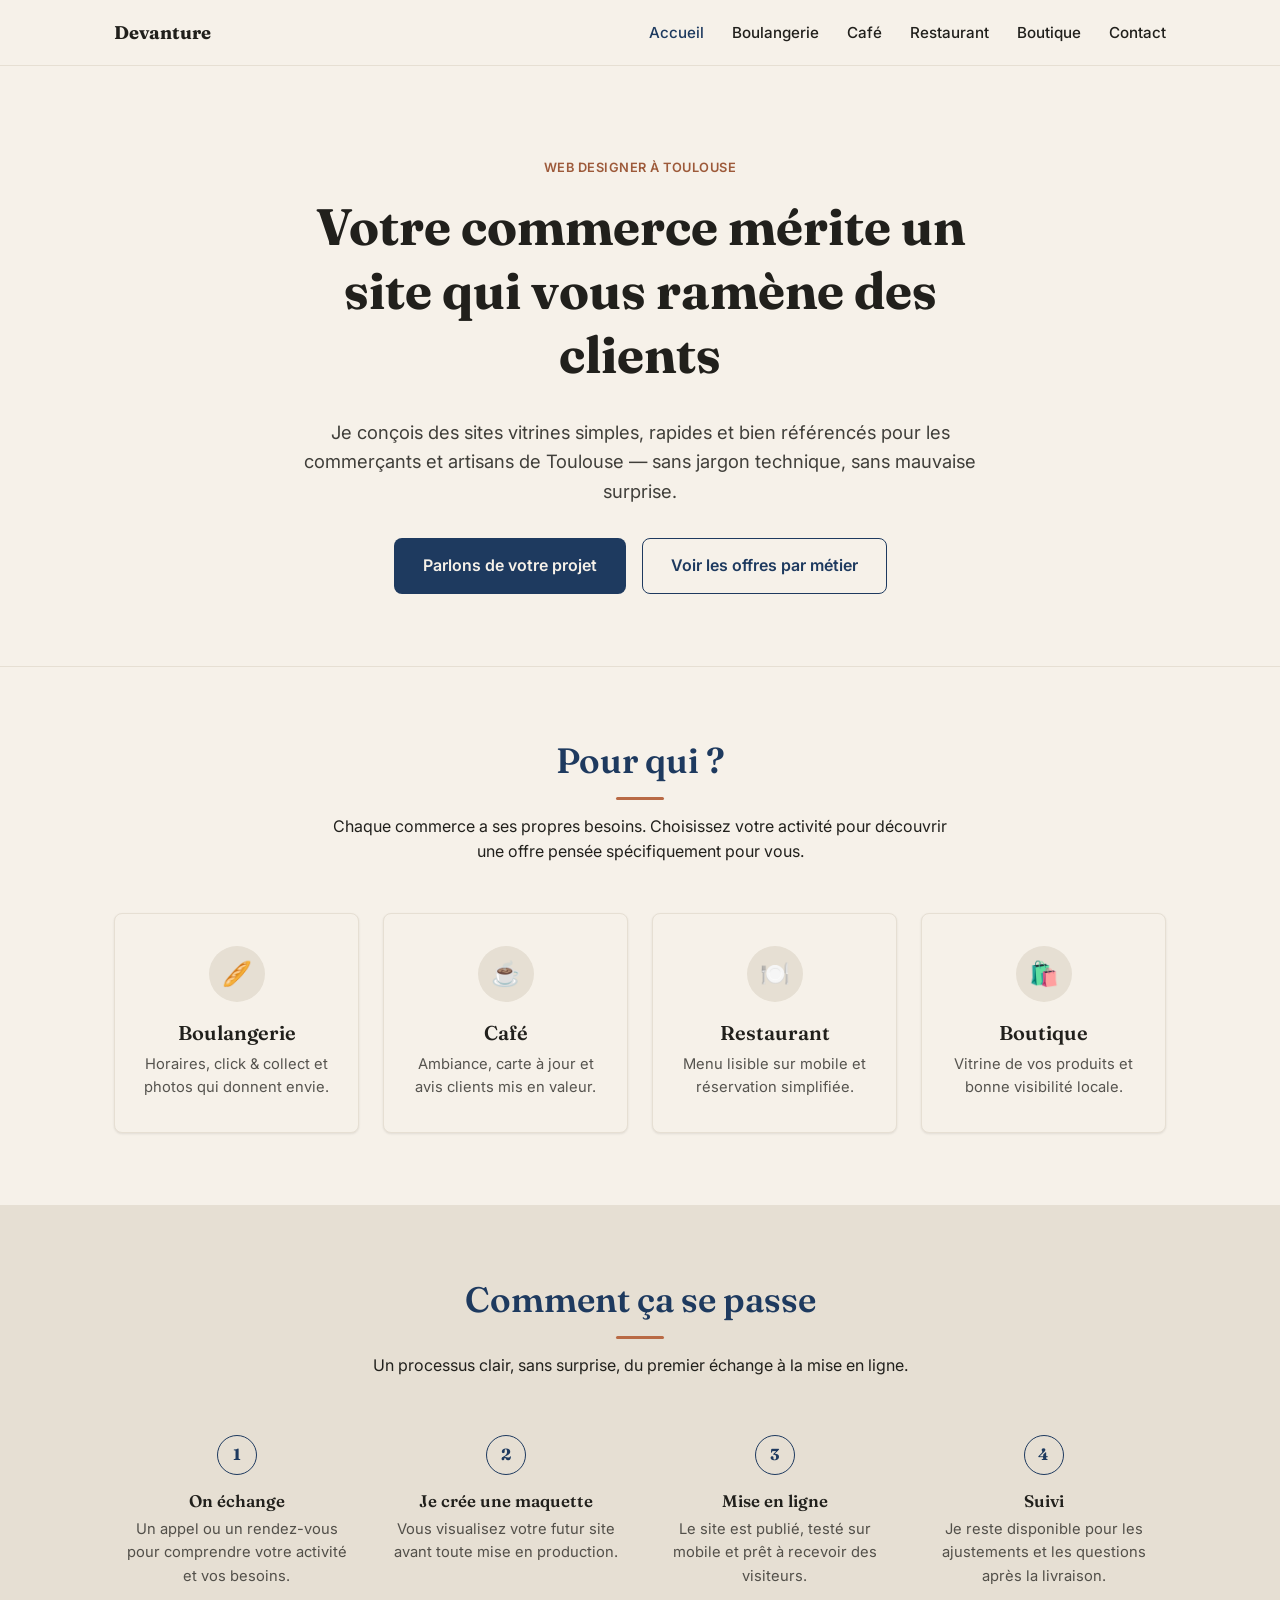
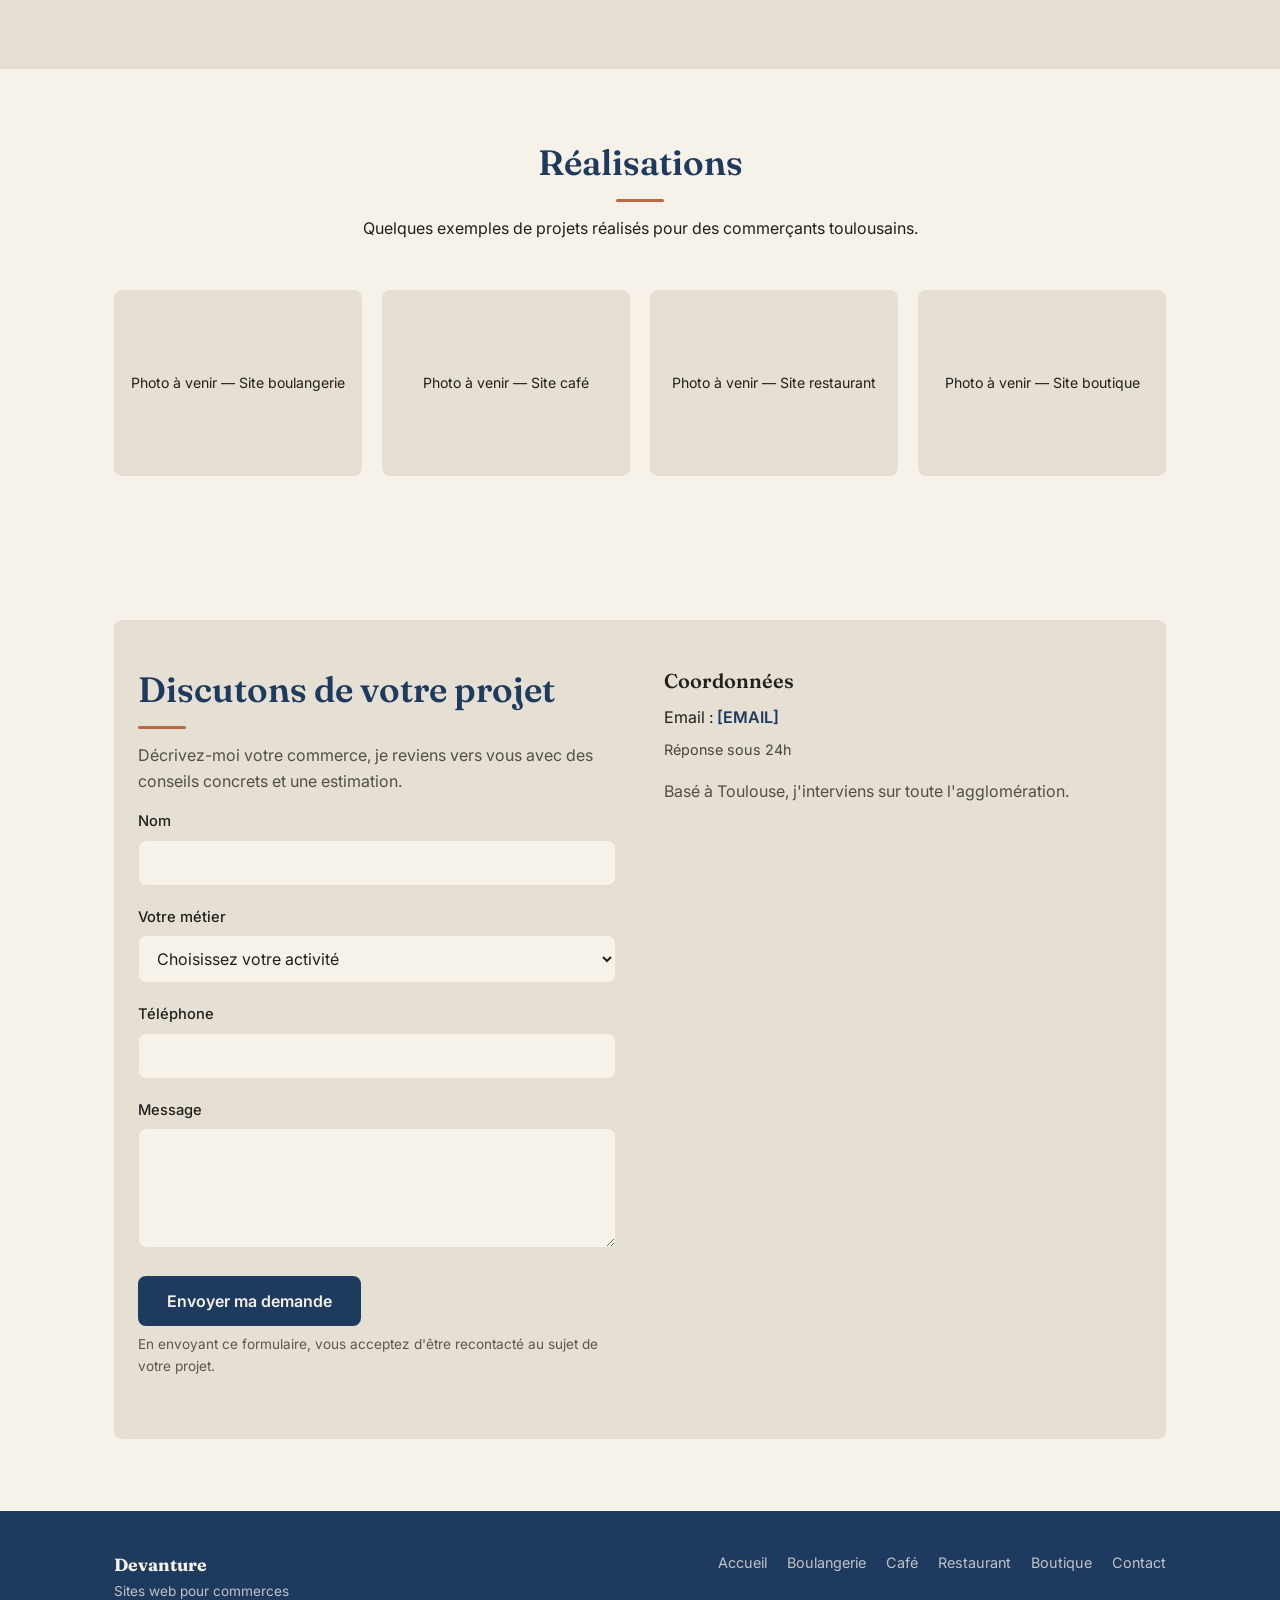
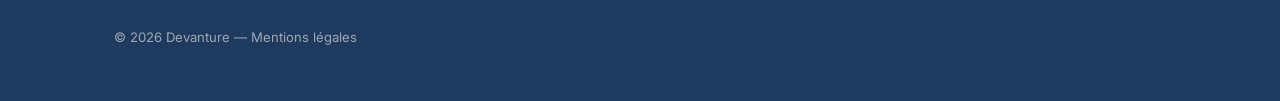
==== commit 35dbe0a4: "Remove Gaspard Derville mentions from Devanture site Drop the "Un projet de Gaspard Derville..." foo" ====
--- a/gaspard-derville-portfolio/index.html
+++ b/gaspard-derville-portfolio/index.html
@@ -210,7 +210,6 @@
                   <span class="contact-reply-note">Réponse sous 24h</span>
                 </p>
                 <p class="muted">Basé à Toulouse, j'interviens sur toute l'agglomération.</p>
-                <p class="muted">Devanture est un projet mené par <strong>Gaspard Derville</strong>, web designer indépendant à Toulouse.</p>
               </div>
             </div>
           </div>
@@ -226,7 +225,6 @@
         <div>
           <span class="footer-brand">Devanture</span>
           <span class="footer-tagline">Sites web pour commerces</span>
-          <span class="footer-by">Un projet de Gaspard Derville, web designer à Toulouse</span>
         </div>
         <ul class="footer-links">
           <li><a href="index.html">Accueil</a></li>
--- a/gaspard-derville-portfolio/styles.css
+++ b/gaspard-derville-portfolio/styles.css
@@ -759,13 +759,6 @@
   margin-top: 2px;
 }
 
-.footer-by {
-  display: block;
-  font-size: 0.82rem;
-  opacity: 0.7;
-  margin-top: 6px;
-}
-
 .footer-grid {
   display: flex;
   justify-content: space-between;
